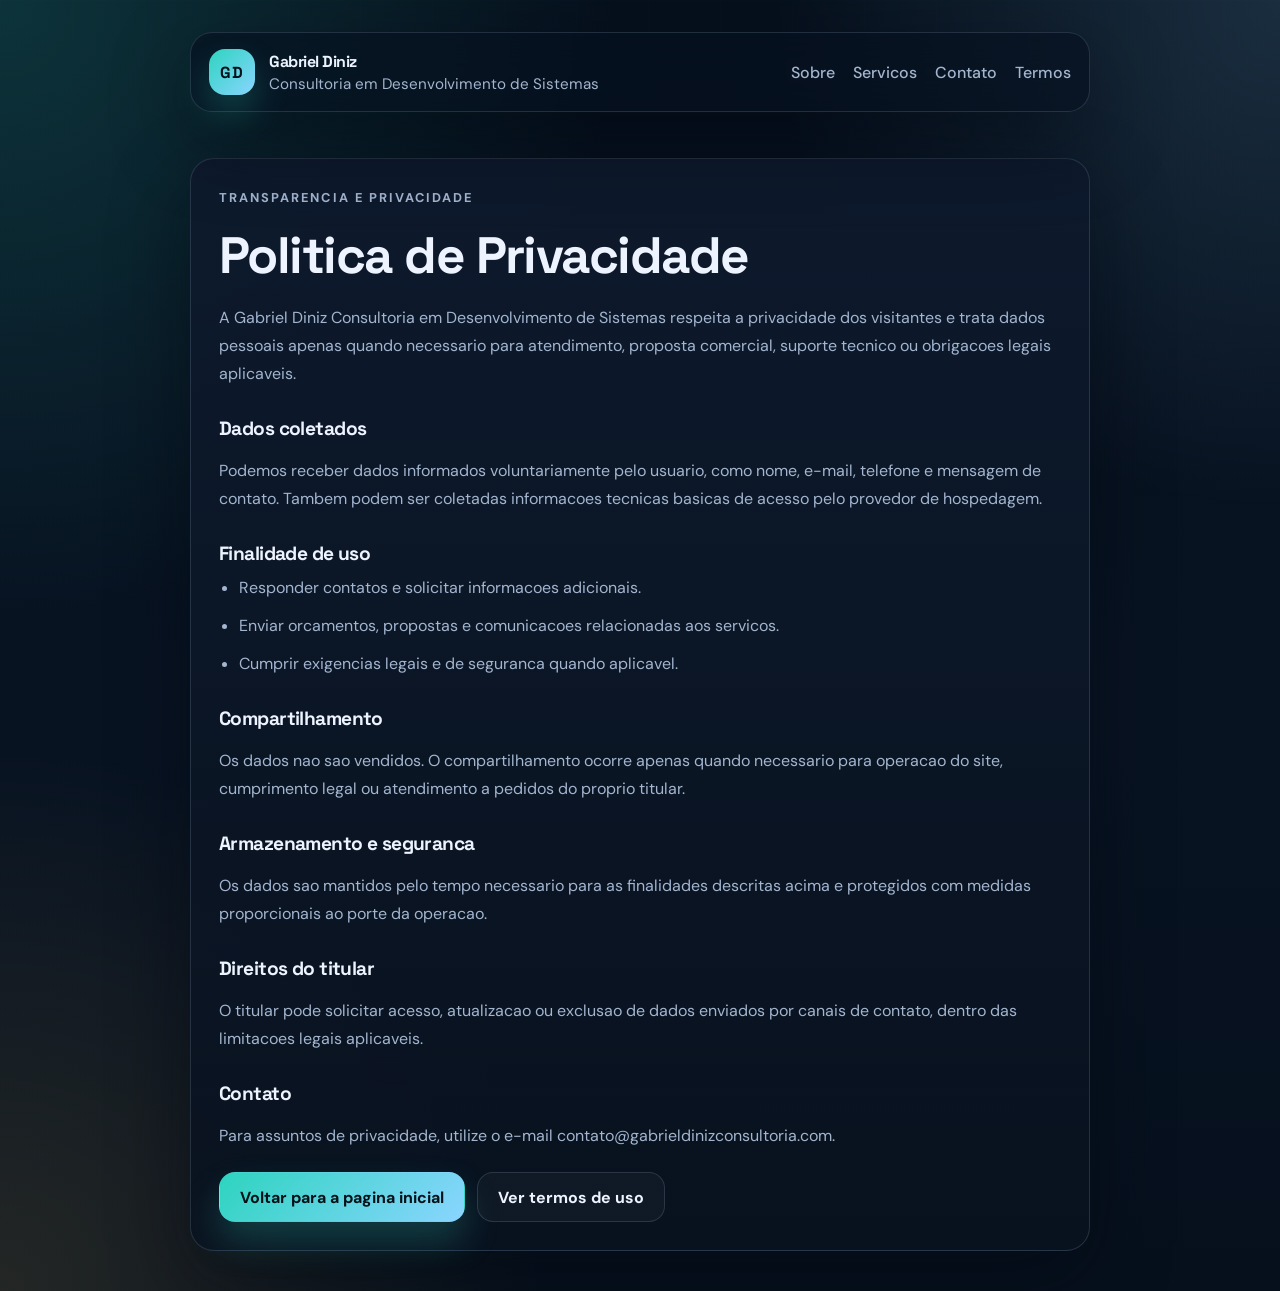
==== politica-de-privacidade.html @ e80de1b4 "site institucional" ====
<!doctype html>
<html lang="pt-BR" class="policy-page">
<head>
  <meta charset="utf-8">
  <meta name="viewport" content="width=device-width, initial-scale=1">
  <meta name="description" content="Politica de privacidade da Gabriel Diniz Consultoria em Desenvolvimento de Sistemas.">
  <meta name="theme-color" content="#07111f">
  <title>Politica de Privacidade | Gabriel Diniz Consultoria em Desenvolvimento de Sistemas</title>
  <link rel="stylesheet" href="styles.css">
</head>
<body>
  <div class="page-shell policy-layout">
    <header class="site-header">
      <a class="brand" href="index.html" aria-label="Voltar para a pagina inicial">
        <span class="brand-mark">GD</span>
        <span class="brand-copy">
          <strong>Gabriel Diniz</strong>
          <span>Consultoria em Desenvolvimento de Sistemas</span>
        </span>
      </a>
      <nav class="site-nav" aria-label="Navegacao secundaria">
        <a href="index.html#sobre">Sobre</a>
        <a href="index.html#servicos">Servicos</a>
        <a href="index.html#contato">Contato</a>
        <a href="termos-de-uso.html">Termos</a>
      </nav>
    </header>

    <main class="policy-card">
      <p class="eyebrow">Transparencia e privacidade</p>
      <h1>Politica de Privacidade</h1>
      <p>
        A Gabriel Diniz Consultoria em Desenvolvimento de Sistemas respeita a privacidade dos visitantes e trata
        dados pessoais apenas quando necessario para atendimento, proposta comercial, suporte tecnico ou obrigacoes
        legais aplicaveis.
      </p>

      <h2>Dados coletados</h2>
      <p>
        Podemos receber dados informados voluntariamente pelo usuario, como nome, e-mail, telefone e mensagem de
        contato. Tambem podem ser coletadas informacoes tecnicas basicas de acesso pelo provedor de hospedagem.
      </p>

      <h2>Finalidade de uso</h2>
      <ul>
        <li>Responder contatos e solicitar informacoes adicionais.</li>
        <li>Enviar orcamentos, propostas e comunicacoes relacionadas aos servicos.</li>
        <li>Cumprir exigencias legais e de seguranca quando aplicavel.</li>
      </ul>

      <h2>Compartilhamento</h2>
      <p>
        Os dados nao sao vendidos. O compartilhamento ocorre apenas quando necessario para operacao do site,
        cumprimento legal ou atendimento a pedidos do proprio titular.
      </p>

      <h2>Armazenamento e seguranca</h2>
      <p>
        Os dados sao mantidos pelo tempo necessario para as finalidades descritas acima e protegidos com medidas
        proporcionais ao porte da operacao.
      </p>

      <h2>Direitos do titular</h2>
      <p>
        O titular pode solicitar acesso, atualizacao ou exclusao de dados enviados por canais de contato, dentro das
        limitacoes legais aplicaveis.
      </p>

      <h2>Contato</h2>
      <p>
        Para assuntos de privacidade, utilize o e-mail
        <a href="mailto:contato@gabrieldinizconsultoria.com">contato@gabrieldinizconsultoria.com</a>.
      </p>

      <div class="policy-links">
        <a class="button button-primary" href="index.html">Voltar para a pagina inicial</a>
        <a class="button button-secondary" href="termos-de-uso.html">Ver termos de uso</a>
      </div>
    </main>
  </div>
</body>
</html>
---- styles.css ----
@import url('https://fonts.googleapis.com/css2?family=DM+Sans:wght@400;500;700;800&family=Space+Grotesk:wght@500;700&display=swap');

:root {
  color-scheme: dark;
  --bg: #07111f;
  --bg-2: #0b1728;
  --surface: rgba(11, 21, 36, 0.82);
  --surface-strong: #0e1a2d;
  --line: rgba(180, 203, 229, 0.16);
  --text: #edf4ff;
  --muted: #a3b5cf;
  --primary: #2dd4bf;
  --primary-strong: #0ea5a6;
  --secondary: #8ad5ff;
  --accent: #f6c85f;
  --shadow: 0 28px 80px rgba(1, 7, 16, 0.45);
}

* {
  box-sizing: border-box;
}

html {
  scroll-behavior: smooth;
}

body {
  margin: 0;
  min-height: 100vh;
  font-family: 'DM Sans', sans-serif;
  color: var(--text);
  background:
    radial-gradient(circle at top left, rgba(45, 212, 191, 0.18), transparent 34%),
    radial-gradient(circle at top right, rgba(138, 213, 255, 0.15), transparent 28%),
    radial-gradient(circle at bottom left, rgba(246, 200, 95, 0.12), transparent 30%),
    linear-gradient(180deg, #06101d 0%, #081322 55%, #06101d 100%);
}

body::before {
  content: '';
  position: fixed;
  inset: 0;
  background-image: linear-gradient(rgba(255, 255, 255, 0.04) 1px, transparent 1px),
    linear-gradient(90deg, rgba(255, 255, 255, 0.04) 1px, transparent 1px);
  background-size: 72px 72px;
  mask-image: linear-gradient(180deg, rgba(0, 0, 0, 0.16), transparent 72%);
  pointer-events: none;
}

a {
  color: inherit;
  text-decoration: none;
}

img {
  max-width: 100%;
}

.page-shell {
  width: min(1160px, calc(100% - 32px));
  margin: 0 auto;
  padding: 24px 0 40px;
}

.site-header {
  display: flex;
  align-items: center;
  justify-content: space-between;
  gap: 24px;
  padding: 16px 18px;
  margin-bottom: 28px;
  position: sticky;
  top: 16px;
  z-index: 10;
  border: 1px solid var(--line);
  border-radius: 22px;
  background: rgba(7, 17, 31, 0.68);
  backdrop-filter: blur(18px);
  box-shadow: var(--shadow);
}

.brand {
  display: inline-flex;
  align-items: center;
  gap: 14px;
}

.brand-mark {
  display: inline-grid;
  place-items: center;
  width: 46px;
  height: 46px;
  border-radius: 16px;
  color: #04101b;
  font-family: 'Space Grotesk', sans-serif;
  font-weight: 700;
  letter-spacing: 0.08em;
  background: linear-gradient(135deg, var(--primary), var(--secondary));
  box-shadow: 0 18px 35px rgba(45, 212, 191, 0.24);
}

.brand-copy {
  display: grid;
  gap: 2px;
}

.brand-copy strong,
.hero h1,
.section-heading h2,
.panel-card h2,
.contact-card h2,
.policy-card h1,
.policy-card h2 {
  font-family: 'Space Grotesk', sans-serif;
  letter-spacing: -0.03em;
}

.brand-copy span {
  color: var(--muted);
  font-size: 0.95rem;
}

.site-nav {
  display: flex;
  flex-wrap: wrap;
  gap: 12px 18px;
  color: var(--muted);
  font-weight: 500;
}

.site-nav a {
  transition: color 160ms ease;
}

.site-nav a:hover,
.site-nav a:focus-visible,
.site-footer a:hover,
.site-footer a:focus-visible {
  color: var(--text);
}

.hero {
  display: grid;
  grid-template-columns: minmax(0, 1.15fr) minmax(320px, 0.85fr);
  gap: 28px;
  padding: 18px 0 12px;
  align-items: stretch;
}

.hero-copy,
.hero-panel,
.content-card,
.service-card,
.step-card,
.contact-card,
.panel-card,
.policy-card {
  border: 1px solid var(--line);
  background: linear-gradient(180deg, rgba(14, 26, 45, 0.92), rgba(9, 18, 31, 0.88));
  box-shadow: var(--shadow);
}

.hero-copy {
  border-radius: 30px;
  padding: 38px;
  position: relative;
  overflow: hidden;
}

.hero-copy::after {
  content: '';
  position: absolute;
  inset: auto -8% -30% auto;
  width: 260px;
  height: 260px;
  border-radius: 50%;
  background: radial-gradient(circle, rgba(45, 212, 191, 0.26), transparent 70%);
  pointer-events: none;
}

.eyebrow {
  margin: 0 0 14px;
  text-transform: uppercase;
  letter-spacing: 0.16em;
  color: var(--accent);
  font-size: 0.8rem;
  font-weight: 700;
}

.hero h1 {
  margin: 0;
  font-size: clamp(2.7rem, 5vw, 5.1rem);
  line-height: 0.98;
  max-width: 12ch;
}

.hero-text {
  margin: 22px 0 0;
  max-width: 62ch;
  color: var(--muted);
  font-size: 1.06rem;
  line-height: 1.75;
}

.hero-actions {
  display: flex;
  flex-wrap: wrap;
  gap: 12px;
  margin-top: 28px;
}

.button {
  display: inline-flex;
  align-items: center;
  justify-content: center;
  min-height: 50px;
  padding: 0 20px;
  border-radius: 16px;
  border: 1px solid transparent;
  font-weight: 700;
  transition: transform 160ms ease, border-color 160ms ease, background-color 160ms ease, color 160ms ease;
}

.button:hover,
.button:focus-visible {
  transform: translateY(-1px);
}

.button-primary {
  color: #031119;
  background: linear-gradient(135deg, var(--primary), var(--secondary));
  box-shadow: 0 20px 36px rgba(45, 212, 191, 0.22);
}

.button-secondary {
  color: var(--text);
  border-color: var(--line);
  background: rgba(255, 255, 255, 0.03);
}

.hero-highlights {
  display: grid;
  grid-template-columns: repeat(3, minmax(0, 1fr));
  gap: 14px;
  margin-top: 32px;
}

.hero-highlights div,
.contact-list div {
  padding: 16px;
  border-radius: 18px;
  border: 1px solid rgba(255, 255, 255, 0.08);
  background: rgba(255, 255, 255, 0.03);
}

.hero-highlights strong,
.contact-list strong,
.service-card h3,
.content-card h3,
.step-card h3 {
  display: block;
  margin-bottom: 8px;
  font-size: 1rem;
}

.hero-highlights span,
.panel-card p,
.content-card p,
.service-card p,
.step-card p,
.contact-list span,
.contact-list a,
.site-footer {
  color: var(--muted);
  line-height: 1.7;
}

.hero-panel {
  border-radius: 30px;
  padding: 18px;
  display: grid;
  gap: 16px;
}

.panel-card {
  border-radius: 22px;
  padding: 22px;
  border: 1px solid rgba(255, 255, 255, 0.08);
  background: rgba(255, 255, 255, 0.03);
}

.panel-card-main {
  background:
    linear-gradient(180deg, rgba(45, 212, 191, 0.13), rgba(255, 255, 255, 0.02)),
    rgba(255, 255, 255, 0.03);
}

.panel-kicker {
  display: inline-block;
  margin-bottom: 12px;
  font-size: 0.8rem;
  color: var(--accent);
  text-transform: uppercase;
  letter-spacing: 0.16em;
  font-weight: 700;
}

.panel-card h2 {
  margin: 0 0 10px;
  font-size: 2rem;
  line-height: 1.05;
}

.panel-grid {
  display: grid;
  grid-template-columns: repeat(2, minmax(0, 1fr));
  gap: 16px;
}

.panel-grid strong {
  display: block;
  margin-bottom: 8px;
}

.section {
  padding: 28px 0 0;
}

.section-heading {
  display: grid;
  gap: 8px;
  margin-bottom: 18px;
}

.section-heading h2 {
  margin: 0;
  font-size: clamp(1.75rem, 3vw, 2.7rem);
  line-height: 1.06;
}

.section-heading p {
  margin: 0;
}

.info-grid,
.service-grid,
.steps-grid {
  display: grid;
  gap: 16px;
}

.info-grid {
  grid-template-columns: repeat(3, minmax(0, 1fr));
}

.service-grid {
  grid-template-columns: repeat(3, minmax(0, 1fr));
}

.steps-grid {
  grid-template-columns: repeat(4, minmax(0, 1fr));
}

.content-card,
.service-card,
.step-card,
.contact-card,
.policy-card {
  border-radius: 24px;
  padding: 22px;
}

.service-card,
.step-card {
  min-height: 190px;
}

.service-card {
  position: relative;
  overflow: hidden;
}

.service-card::before {
  content: '';
  position: absolute;
  inset: 0 auto auto 0;
  width: 100%;
  height: 3px;
  background: linear-gradient(90deg, var(--primary), var(--secondary), var(--accent));
}

.step-card span {
  display: inline-flex;
  align-items: center;
  justify-content: center;
  width: 42px;
  height: 42px;
  margin-bottom: 18px;
  border-radius: 14px;
  background: rgba(45, 212, 191, 0.12);
  color: var(--primary);
  font-family: 'Space Grotesk', sans-serif;
  font-weight: 700;
}

.contact-card {
  display: grid;
  gap: 22px;
  background:
    linear-gradient(145deg, rgba(45, 212, 191, 0.12), transparent 28%),
    linear-gradient(180deg, rgba(14, 26, 45, 0.96), rgba(9, 18, 31, 0.92));
}

.contact-list {
  display: grid;
  grid-template-columns: repeat(3, minmax(0, 1fr));
  gap: 14px;
}

.contact-list a {
  display: inline-block;
  word-break: break-word;
}

.site-footer {
  display: grid;
  gap: 8px;
  justify-items: center;
  padding: 28px 0 12px;
  text-align: center;
}

.site-footer p {
  margin: 0;
  display: flex;
  flex-wrap: wrap;
  justify-content: center;
  gap: 10px;
}

.site-footer a {
  transition: color 160ms ease;
}

.content-card,
.service-card,
.step-card,
.panel-card,
.contact-card,
.policy-card {
  transition: transform 180ms ease, border-color 180ms ease, background-color 180ms ease;
}

.content-card:hover,
.service-card:hover,
.step-card:hover,
.panel-card:hover,
.contact-card:hover,
.policy-card:hover {
  transform: translateY(-3px);
  border-color: rgba(138, 213, 255, 0.28);
}

.policy-page .page-shell {
  padding-top: 32px;
}

.policy-layout {
  display: grid;
  gap: 18px;
  max-width: 900px;
  margin: 0 auto;
}

.policy-card {
  padding: 28px;
  background: linear-gradient(180deg, rgba(14, 26, 45, 0.94), rgba(9, 18, 31, 0.9));
}

.policy-card h1 {
  margin-top: 0;
  margin-bottom: 14px;
  font-size: clamp(2.2rem, 4vw, 3.3rem);
}

.policy-card h2 {
  margin-top: 28px;
  margin-bottom: 8px;
  font-size: 1.2rem;
}

.policy-card p,
.policy-card li {
  color: var(--muted);
  line-height: 1.75;
}

.policy-card ul {
  margin: 0;
  padding-left: 20px;
}

.policy-card li + li {
  margin-top: 10px;
}

.policy-links {
  display: flex;
  flex-wrap: wrap;
  gap: 12px;
  margin-top: 22px;
}

@media (max-width: 980px) {
  .hero,
  .info-grid,
  .service-grid,
  .steps-grid,
  .contact-list {
    grid-template-columns: 1fr 1fr;
  }

  .hero {
    grid-template-columns: 1fr;
  }
}

@media (max-width: 720px) {
  .page-shell {
    width: min(100% - 20px, 1160px);
  }

  .site-header {
    position: static;
    flex-direction: column;
    align-items: flex-start;
  }

  .site-nav {
    gap: 10px 14px;
  }

  .hero-copy,
  .hero-panel,
  .content-card,
  .service-card,
  .step-card,
  .contact-card,
  .policy-card {
    padding: 20px;
    border-radius: 22px;
  }

  .hero-highlights,
  .info-grid,
  .service-grid,
  .steps-grid,
  .panel-grid,
  .contact-list {
    grid-template-columns: 1fr;
  }

  .hero h1 {
    max-width: none;
  }
}
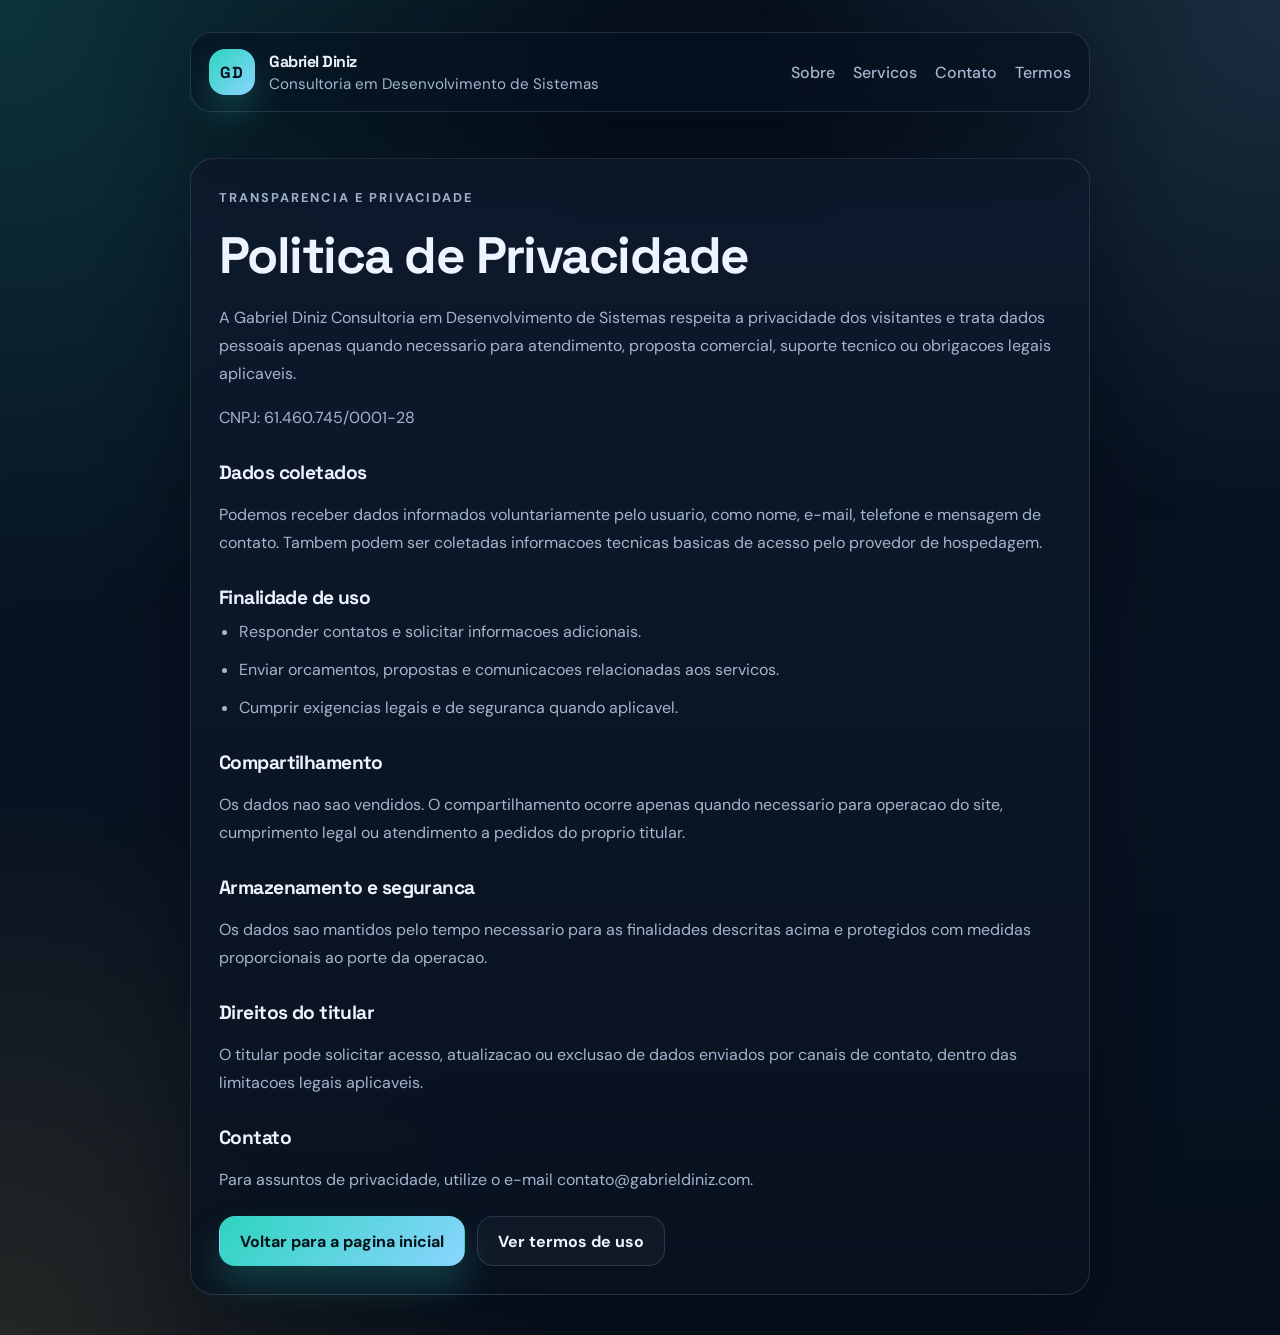
==== commit 4741188a: "site institucional" ====
--- a/politica-de-privacidade.html
+++ b/politica-de-privacidade.html
@@ -35,6 +35,8 @@
         legais aplicaveis.
       </p>
 
+      <p>CNPJ: 61.460.745/0001-28</p>
+
       <h2>Dados coletados</h2>
       <p>
         Podemos receber dados informados voluntariamente pelo usuario, como nome, e-mail, telefone e mensagem de
@@ -69,7 +71,7 @@
       <h2>Contato</h2>
       <p>
         Para assuntos de privacidade, utilize o e-mail
-        <a href="mailto:contato@gabrieldinizconsultoria.com">contato@gabrieldinizconsultoria.com</a>.
+        <a href="mailto:contato@gabrieldiniz.com">contato@gabrieldiniz.com</a>.
       </p>
 
       <div class="policy-links">
--- a/styles.css
+++ b/styles.css
@@ -282,6 +282,44 @@
   gap: 16px;
 }
 
+.panel-card-visual {
+  display: grid;
+  gap: 14px;
+  overflow: hidden;
+}
+
+.panel-visual-grid {
+  display: grid;
+  grid-template-columns: 1.2fr 0.8fr;
+  gap: 12px;
+  align-items: stretch;
+}
+
+.panel-visual-grid img {
+  width: 100%;
+  height: 210px;
+  object-fit: cover;
+  border-radius: 18px;
+  display: block;
+  box-shadow: 0 18px 40px rgba(0, 0, 0, 0.22);
+}
+
+.panel-visual-grid img:first-child {
+  grid-row: span 2;
+  height: 100%;
+  min-height: 210px;
+}
+
+.panel-visual-caption {
+  display: grid;
+  gap: 6px;
+}
+
+.panel-visual-caption strong {
+  font-size: 1.05rem;
+  line-height: 1.45;
+}
+
 .panel-card {
   border-radius: 22px;
   padding: 22px;
@@ -523,6 +561,15 @@
   .hero {
     grid-template-columns: 1fr;
   }
+
+  .panel-visual-grid {
+    grid-template-columns: 1fr 1fr;
+  }
+
+  .panel-visual-grid img:first-child {
+    grid-row: auto;
+    min-height: 180px;
+  }
 }
 
 @media (max-width: 720px) {
@@ -560,6 +607,16 @@
     grid-template-columns: 1fr;
   }
 
+  .panel-visual-grid {
+    grid-template-columns: 1fr;
+  }
+
+  .panel-visual-grid img,
+  .panel-visual-grid img:first-child {
+    height: 190px;
+    min-height: 190px;
+  }
+
   .hero h1 {
     max-width: none;
   }
